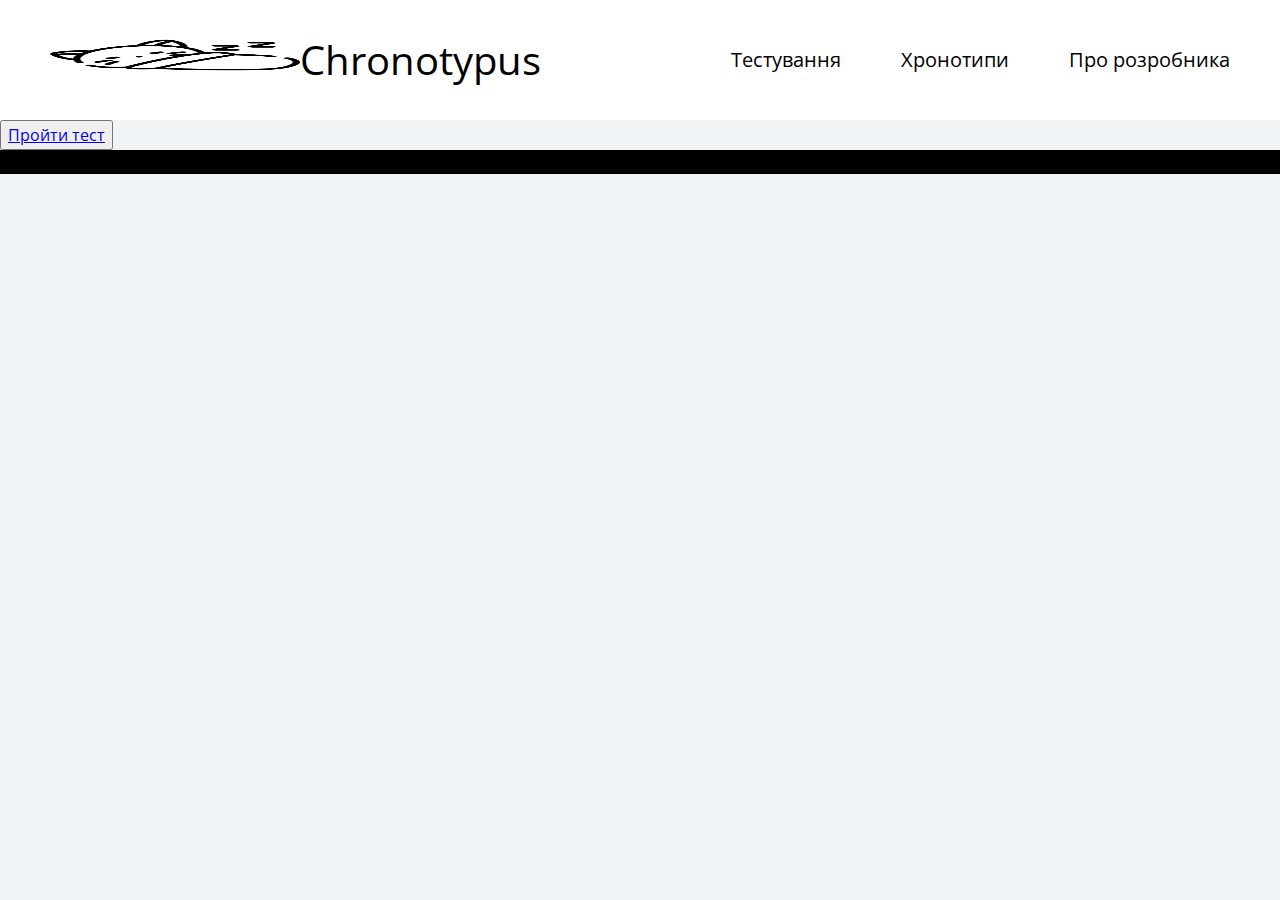
==== index.html @ 41ed9ad4 "Add all my files" ====
<!doctype html>
<html lang="ua">
<head>
    <meta charset="UTF-8">
    <meta name="viewport"
          content="width=device-width, user-scalable=no, initial-scale=1.0, maximum-scale=1.0, minimum-scale=1.0">
    <meta http-equiv="X-UA-Compatible" content="ie=edge">
    <title>Головна</title>
    <link rel="preconnect" href="https://fonts.googleapis.com">
    <link rel="preconnect" href="https://fonts.gstatic.com" crossorigin>
    <link href="https://fonts.googleapis.com/css2?family=Open+Sans:wght@300;400;700&display=swap" rel="stylesheet">
    <link rel="stylesheet" href="css/style.css">
</head>
<body>
    <header class="header">
        <div class="container header-container">
            <a href="index.html" class="logo_link"><img src="img/kitty.png" alt="logo" class="logo">Chronotypus</a>
            <ul class="main-menu">
                <li class="main-menu_item"><a href="pages/test.html" class="main-menu_link">Тестування</a></li>
                <li class="main-menu_item"><a href="pages/chronotype.html" class="main-menu_link">Хронотипи</a></li>
                <li class="main-menu_item"><a href="pages/about.html" class="main-menu_link">Про розробника</a></li>
            </ul>
        </div>
    </header>
<main>
    <button class="button"><a href="pages/test.html">Пройти тест</a></button>
</main>
<footer class="footer">
    <div>
        <p>Disclaimer^ks s isdonjs sknsknfdsku ksdkbs kskdf knks k los ofn sn nslvn lsnilsndn sl l iusi il nii</p>
    </div>
</footer>
</body>
</html>
---- css/style.css ----
*,
*::before,
*::after {
  box-sizing: border-box;
}

ul[class],
ol[class] {
  padding: 0;
}

body,
h1,
h2,
h3,
h4,
p,
ul[class],
ol[class],
li,
figure,
figcaption,
blockquote,
dl,
dd {
  margin: 0;
}

body {
  min-height: 100vh;
  scroll-behavior: smooth;
  text-rendering: optimizeSpeed;
  line-height: 1.5;
  background-color: #f1f4f7;
}

ul[class],
ol[class] {
  list-style: none;
}

a:not([class]) {
  text-decoration-skip-ink: auto;
}

img {
  max-width: 100%;
  display: block;
}

article > * + * {
  margin-top: 1em;
}

input,
button,
textarea,
select {
  font: inherit;
}

@media (prefers-reduced-motion: reduce) {
  * {
    animation-duration: 0.01ms !important;
    animation-iteration-count: 1 !important;
    transition-duration: 0.01ms !important;
    scroll-behavior: auto !important;
  }
}

*{
  font-family: 'Open Sans', sans-serif;
  font-weight: normal;
}

.header{
  padding-top: 20px;
  padding-bottom: 20px;
  background-color: #fff;
}

.container{
  max-width: 1200px;
  margin: 0 auto;
}

.header-container{
  display: flex;
  justify-content: space-between;
  align-items: center;

}

.main-menu{
  display: flex;
  align-items: center;
}

.logo{
  width: 250px;
  height: 50px;
}

.main-menu_link{
  text-decoration: none;
  color: black;
  font-size: 20px;
  padding: 10px;
}
.logo_link{
  text-decoration: none;
  color: black;
  font-size: 40px;
  padding: 10px;
  display: flex;
}

.main-menu_item:not(:last-child){
  margin-right: 40px;
}

.main-menu_link:hover{
  transition: all 500ms ease;
  background-color: #dddddd;
}

.answer {
  display: inline-block;
  margin-right: 10px;
}
.test-item {
  border: 1px solid #e3e3e3;
  border-radius: 4px;
  max-width: 1200px;
  margin: 0 auto 10px;
  padding: 15px 20px;
  background-color: #fff;
}

.test-item label {
	display: inline-block;
	cursor: pointer;
	padding: 0 15px;
	line-height: 34px;
	border: 1px solid #999;
	border-radius: 6px;
	user-select: none;
    vertical-align:top;
  font-size: 17px;
  background-color: #fafafa;

}

.test-item label:hover {
  background-color: #eff1f3;
}

.question{
  font-size: 24px;
  max-width: 1200px;
  margin: 0 auto;
}
.footer{
  width: 100%;
  height: auto;
  background-color: black;
}


.label:focus-within{
  border-color: #0091ea;
  color: blueviolet;
}
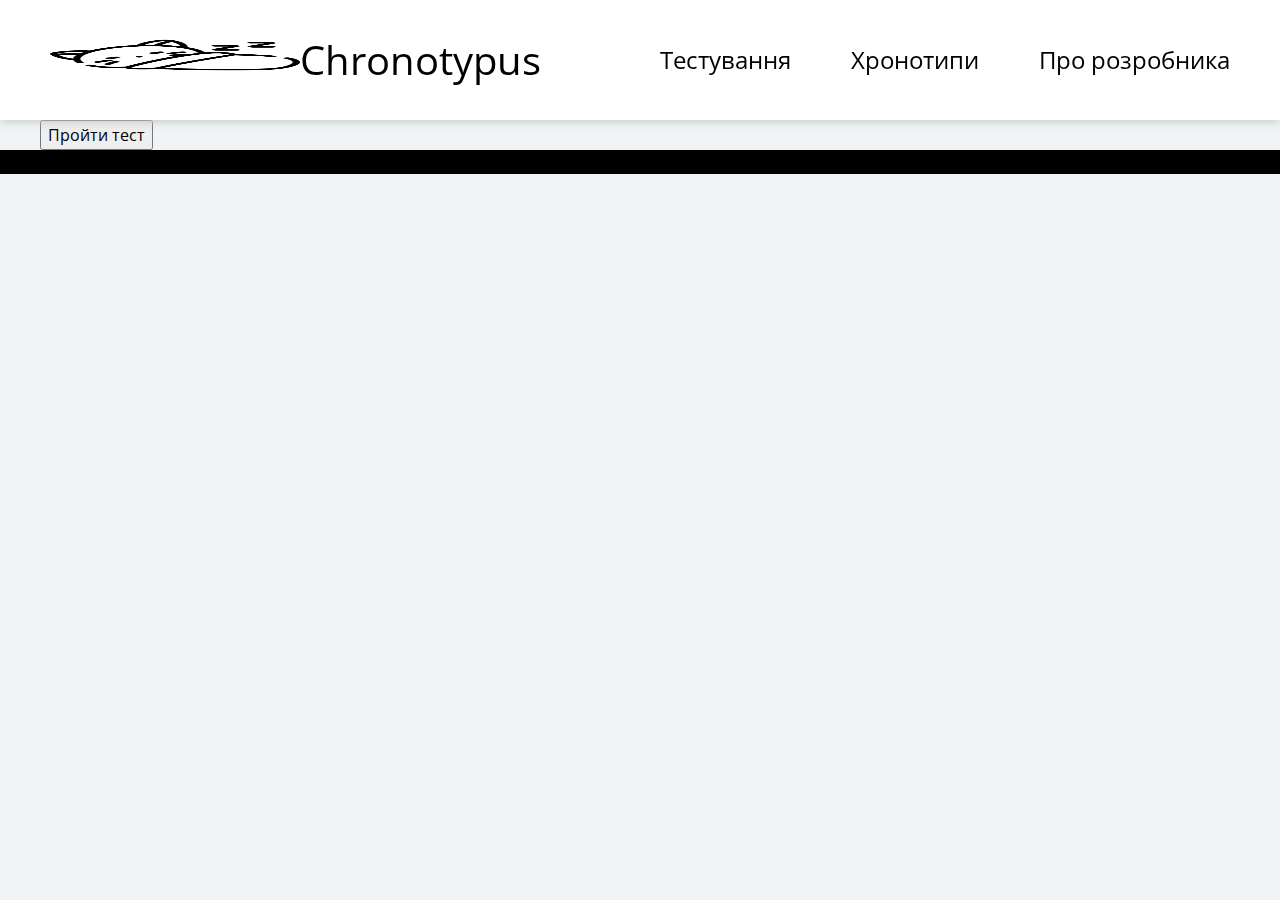
==== commit b85e426a: "edit header and test" ====
--- a/index.html
+++ b/index.html
@@ -22,8 +22,8 @@
             </ul>
         </div>
     </header>
-<main>
-    <button class="button"><a href="pages/test.html">Пройти тест</a></button>
+<main class="main">
+    <div class="container header-container"><a href="pages/test.html"><button class="button">Пройти тест</button></a></div>
 </main>
 <footer class="footer">
     <div>
--- a/css/style.css
+++ b/css/style.css
@@ -77,8 +77,13 @@
   padding-top: 20px;
   padding-bottom: 20px;
   background-color: #fff;
-}
-
+  position: fixed;
+  width: 100%;
+  box-shadow: 0 1px 10px 0 #BDC4BC;
+}
+.main{
+  padding-top: 120px;
+}
 .container{
   max-width: 1200px;
   margin: 0 auto;
@@ -94,6 +99,7 @@
 .main-menu{
   display: flex;
   align-items: center;
+  height: 100%;
 }
 
 .logo{
@@ -104,8 +110,10 @@
 .main-menu_link{
   text-decoration: none;
   color: black;
-  font-size: 20px;
+  font-size: 24px;
   padding: 10px;
+height: 100%;
+
 }
 .logo_link{
   text-decoration: none;
@@ -122,6 +130,8 @@
 .main-menu_link:hover{
   transition: all 500ms ease;
   background-color: #dddddd;
+  height: 100%;
+
 }
 
 .answer {
@@ -135,19 +145,25 @@
   margin: 0 auto 10px;
   padding: 15px 20px;
   background-color: #fff;
+  box-shadow: 0 1px 10px 0 #BDC4BC;
+  display: flex;
+  flex-direction: column;
+  align-items: center;
 }
 
 .test-item label {
-	display: inline-block;
-	cursor: pointer;
-	padding: 0 15px;
-	line-height: 34px;
-	border: 1px solid #999;
-	border-radius: 6px;
-	user-select: none;
-    vertical-align:top;
-  font-size: 17px;
+  display: inline-block;
+  cursor: pointer;
+  padding: 16px 8px 16px 48px;
+  margin: 0 0 16px;
+  line-height: 34px;
+  border: 2px solid #999;
+  border-radius: 6px;
+  user-select: none;
+  vertical-align:top;
+  font-size: 19px;
   background-color: #fafafa;
+  width: 50%;
 
 }
 
@@ -155,20 +171,45 @@
   background-color: #eff1f3;
 }
 
+label:focus-within{
+  border-color: #0091ea;
+  color: #0091ea;
+  font-weight: bolder;
+}
 .question{
   font-size: 24px;
-  max-width: 1200px;
-  margin: 0 auto;
-}
+  max-width: 1000px;
+  margin: 20px auto;
+  text-align: justify;
+  padding-left: 10%;
+  padding-right: 10%;
+  padding-bottom: 10px;
+}
+
+a {
+    text-decoration: none;
+}
+
+.button .test-btn{
+  background-color: #88619a;
+  border: none;
+  font-size: 20px;
+  color: #fff;
+  border-radius: 9999px;
+  display: flex;
+  align-items: center;
+  padding: 20px 50px;
+  justify-content: space-between;
+  position: relative;
+}
+.button:hover{
+  background-color: #735283;
+}
+
 .footer{
   width: 100%;
   height: auto;
   background-color: black;
-}
-
-
-.label:focus-within{
-  border-color: #0091ea;
-  color: blueviolet;
-}
-
+  border-top: #0091ea;
+}
+
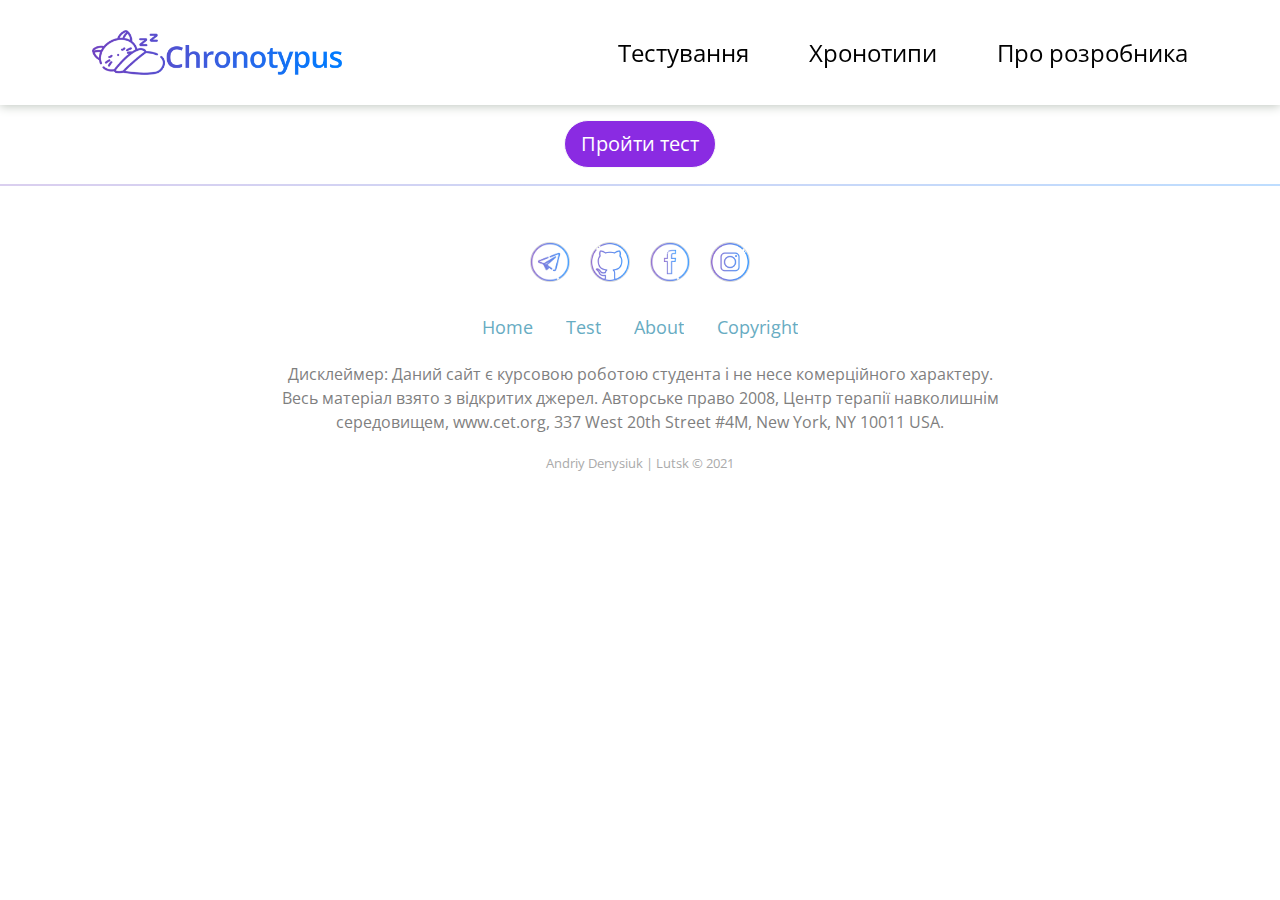
==== commit 5690c17c: "add footer" ====
--- a/index.html
+++ b/index.html
@@ -10,11 +10,17 @@
     <link rel="preconnect" href="https://fonts.gstatic.com" crossorigin>
     <link href="https://fonts.googleapis.com/css2?family=Open+Sans:wght@300;400;700&display=swap" rel="stylesheet">
     <link rel="stylesheet" href="css/style.css">
+    <!-- CSS only -->
+    <link href="https://cdn.jsdelivr.net/npm/bootstrap@5.1.3/dist/css/bootstrap.min.css" rel="stylesheet" integrity="sha384-1BmE4kWBq78iYhFldvKuhfTAU6auU8tT94WrHftjDbrCEXSU1oBoqyl2QvZ6jIW3" crossorigin="anonymous">
+    <link rel="stylesheet" href="css/bootstrap.min.css">
+    <link rel="stylesheet" href="css/ionicons.min.css">
+    <link rel="stylesheet" href="css/Footer-Basic.css">
+    <link rel="shortcut icon" href="img/favicon.png" type="image/x-icon">
 </head>
 <body>
     <header class="header">
         <div class="container header-container">
-            <a href="index.html" class="logo_link"><img src="img/kitty.png" alt="logo" class="logo">Chronotypus</a>
+            <a href="index.html" class="logo_link"><img src="img/kitty3.png" alt="logo" class="logo"></a>
             <ul class="main-menu">
                 <li class="main-menu_item"><a href="pages/test.html" class="main-menu_link">Тестування</a></li>
                 <li class="main-menu_item"><a href="pages/chronotype.html" class="main-menu_link">Хронотипи</a></li>
@@ -23,12 +29,32 @@
         </div>
     </header>
 <main class="main">
-    <div class="container header-container"><a href="pages/test.html"><button class="button">Пройти тест</button></a></div>
+    <div class="container">
+            <div class="row">
+                <div class="col text-center">
+                <input type="button" value="Пройти тест" class="btn btn-lg rounded-pill btn-light" style="background-color: blueviolet; color: white"><a href="pages/test.html"></a>
+            </div>
+                </div>
+        </div>
 </main>
-<footer class="footer">
-    <div>
-        <p>Disclaimer^ks s isdonjs sknsknfdsku ksdkbs kskdf knks k los ofn sn nslvn lsnilsndn sl l iusi il nii</p>
-    </div>
-</footer>
+
+<hr size="4px">
+<footer class="footer-basic">
+        <div class="social">
+            <a href="https://t.me/Some_Andrew" target="_blank"><img src="img/telegram1.png" alt="social"></a>
+            <a href="https://github.com/AndriyDnsk" target="_blank"><img src="img/github1.png" alt="social"></a>
+            <a href="https://www.facebook.com/profile.php?id=100015473533966" target="_blank"><img src="img/facebook1.png" alt="social"></a>
+            <a href="https://www.instagram.com/denisyuk_and82/" target="_blank"><img src="img/instagram.png" alt="social"></a></div>
+        <ul class="list-inline">
+            <li class="list-inline-item"><a href="index.html">Home</a></li>
+            <li class="list-inline-item"><a href="pages/test.html">Test</a></li>
+            <li class="list-inline-item"><a href="pages/about.html">About</a></li>
+            <li class="list-inline-item"><a href="https://cet.org/">Copyright</a></li>
+        </ul>
+        <p class="disclaimer">Дисклеймер: Даний сайт є курсовою роботою студента і не несе комерційного
+            характеру. Весь матеріал взято з відкритих джерел. Авторське право 2008, Центр терапії
+            навколишнім середовищем, www.cet.org, 337 West 20th Street #4M, New York, NY 10011 USA.</p>
+        <p class="copyright">Andriy Denysiuk | Lutsk © 2021</p>
+    </footer>
 </body>
 </html>--- a/css/style.css
+++ b/css/style.css
@@ -100,21 +100,24 @@
   display: flex;
   align-items: center;
   height: 100%;
+
 }
 
 .logo{
   width: 250px;
-  height: 50px;
+  height: 45px;
 }
 
 .main-menu_link{
   text-decoration: none;
   color: black;
   font-size: 24px;
-  padding: 10px;
-height: 100%;
-
-}
+  padding: 50px 10px 34px 10px;
+  height: 100%;
+
+
+}
+
 .logo_link{
   text-decoration: none;
   color: black;
@@ -129,7 +132,7 @@
 
 .main-menu_link:hover{
   transition: all 500ms ease;
-  background-color: #dddddd;
+  background-color: #f3f3f3;
   height: 100%;
 
 }
@@ -176,6 +179,7 @@
   color: #0091ea;
   font-weight: bolder;
 }
+
 .question{
   font-size: 24px;
   max-width: 1000px;
@@ -202,14 +206,24 @@
   justify-content: space-between;
   position: relative;
 }
+
 .button:hover{
   background-color: #735283;
 }
 
-.footer{
-  width: 100%;
-  height: auto;
-  background-color: black;
-  border-top: #0091ea;
-}
-
+hr {
+  background: linear-gradient(to right, #6f42c1, #007bff);
+}
+
+.disclaimer{
+  font-size: 16px;
+  color: #7f7f7f;
+  text-align: center;
+  margin: 20px;
+  padding-left: 20%;
+  padding-right: 20%;
+}
+
+.list-inline-item{
+  color: #4298b4;
+}
--- a/css/Footer-Basic.css
+++ b/css/Footer-Basic.css
@@ -0,0 +1,60 @@
+.footer-basic {
+  padding: 40px 0;
+  background-color: #ffffff;
+  color: #4b4c4d;
+}
+
+.footer-basic ul {
+  padding: 0;
+  list-style: none;
+  text-align: center;
+  font-size: 18px;
+  line-height: 1.6;
+  margin-bottom: 0;
+}
+
+.footer-basic li {
+  padding: 0 10px;
+}
+
+.footer-basic ul a {
+  color: inherit;
+  text-decoration: none;
+  opacity: 0.8;
+}
+
+.footer-basic ul a:hover {
+  opacity: 1;
+}
+
+.footer-basic .social {
+  text-align: center;
+  padding-bottom: 25px;
+}
+
+.footer-basic .social > a {
+  font-size: 24px;
+  width: 40px;
+  height: 40px;
+  line-height: 40px;
+  display: inline-block;
+  text-align: center;
+  border-radius: 50%;
+  border: 1px solid #ccc;
+  margin: 0 8px;
+  color: inherit;
+  opacity: 0.75;
+}
+
+.footer-basic .social > a:hover {
+  opacity: 0.9;
+}
+
+.footer-basic .copyright {
+  margin-top: 15px;
+  text-align: center;
+  font-size: 13px;
+  color: #aaa;
+  margin-bottom: 0;
+}
+
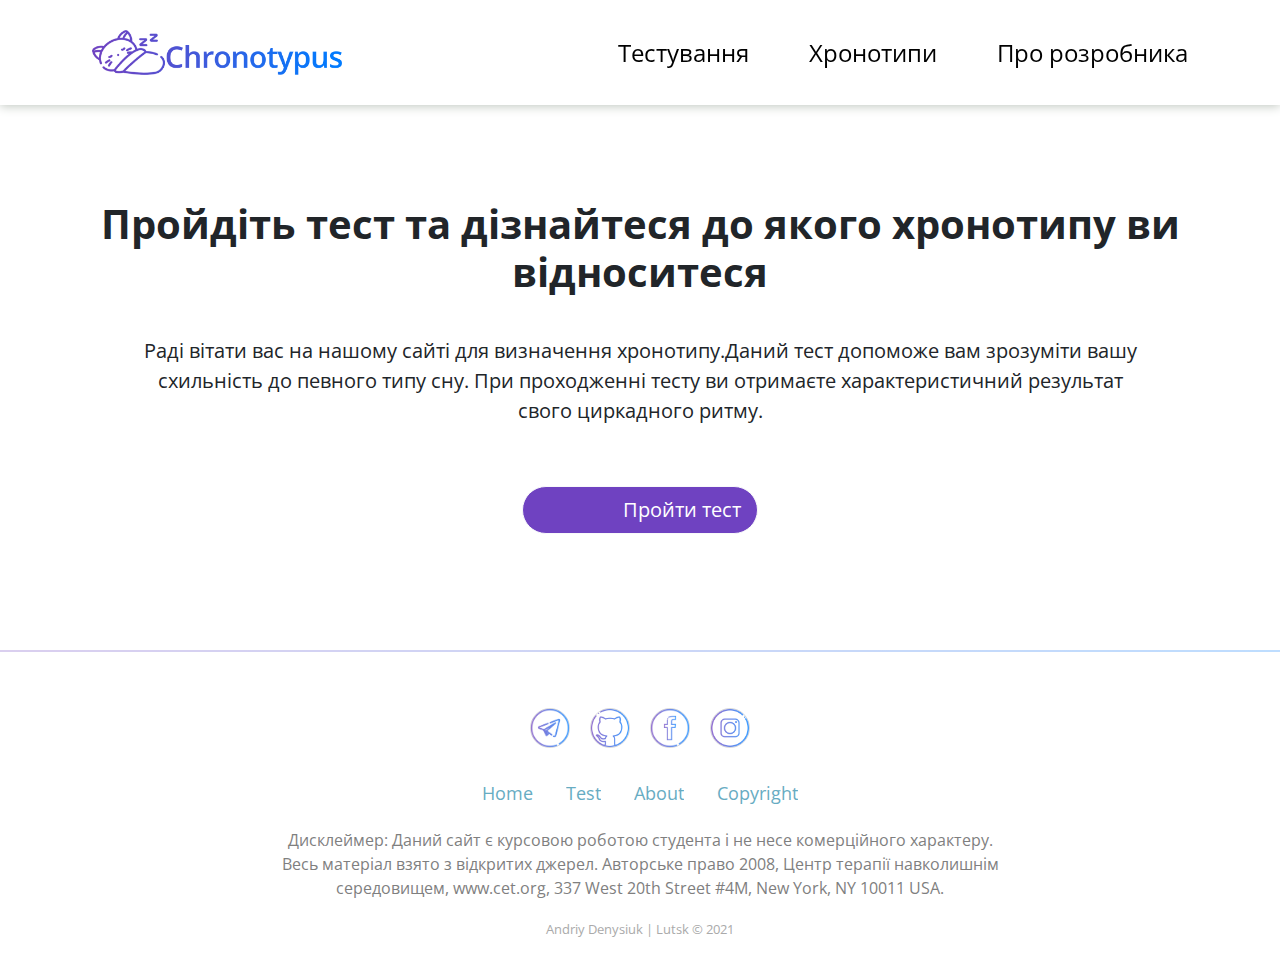
==== commit a6bd379c: "add some text" ====
--- a/index.html
+++ b/index.html
@@ -5,7 +5,7 @@
     <meta name="viewport"
           content="width=device-width, user-scalable=no, initial-scale=1.0, maximum-scale=1.0, minimum-scale=1.0">
     <meta http-equiv="X-UA-Compatible" content="ie=edge">
-    <title>Головна</title>
+    <title>Головна | Chronotypus</title>
     <link rel="preconnect" href="https://fonts.googleapis.com">
     <link rel="preconnect" href="https://fonts.gstatic.com" crossorigin>
     <link href="https://fonts.googleapis.com/css2?family=Open+Sans:wght@300;400;700&display=swap" rel="stylesheet">
@@ -29,11 +29,18 @@
         </div>
     </header>
 <main class="main">
+
+    <h1 class="title">Пройдіть тест та дізнайтеся до якого хронотипу ви відноситеся</h1>
+    <p class="paragraph">Раді вітати вас на нашому сайті для визначення хронотипу.Даний тест допоможе вам зрозуміти вашу
+        схильність до певного типу сну. При проходженні тесту ви отримаєте характеристичний результат свого циркадного ритму.
+    </p>
     <div class="container">
             <div class="row">
-                <div class="col text-center">
-                <input type="button" value="Пройти тест" class="btn btn-lg rounded-pill btn-light" style="background-color: blueviolet; color: white"><a href="pages/test.html"></a>
-            </div>
+                <div class="col text-center ">
+                    <form action="pages/test.html" target="_blank" class=button">
+                <a href="pages/test.html"><input src="pages/test.html" type="button" value="Пройти тест" class="btn btn-lg rounded-pill btn-light test-btn" style="background-color: #6f42c1; color: white; margin-bottom: 100px; padding-left: 100px;"></a>
+                    </form>
+                </div>
                 </div>
         </div>
 </main>
--- a/css/style.css
+++ b/css/style.css
@@ -82,25 +82,24 @@
   box-shadow: 0 1px 10px 0 #BDC4BC;
 }
 .main{
-  padding-top: 120px;
+  padding-top: 180px;
 }
 .container{
   max-width: 1200px;
   margin: 0 auto;
+  text-decoration: none;
 }
 
 .header-container{
   display: flex;
   justify-content: space-between;
   align-items: center;
-
 }
 
 .main-menu{
   display: flex;
   align-items: center;
   height: 100%;
-
 }
 
 .logo{
@@ -114,8 +113,6 @@
   font-size: 24px;
   padding: 50px 10px 34px 10px;
   height: 100%;
-
-
 }
 
 .logo_link{
@@ -190,26 +187,39 @@
   padding-bottom: 10px;
 }
 
+.title {
+  text-align: center;
+  font-size: 40px;
+  font-weight: bolder;
+  margin: 20px 0 40px;
+}
+
+.paragraph {
+  font-size: 20px;
+  max-width: 1000px;
+  margin: 20px auto;
+  text-align: center;
+
+  padding-bottom: 40px;
+}
 a {
     text-decoration: none;
 }
 
 .button .test-btn{
-  background-color: #88619a;
+  background-color: #6f42c1;
   border: none;
   font-size: 20px;
   color: #fff;
   border-radius: 9999px;
   display: flex;
-  align-items: center;
   padding: 20px 50px;
-  justify-content: space-between;
+  justify-content: center;
   position: relative;
-}
-
-.button:hover{
-  background-color: #735283;
-}
+  text-align: center;
+  text-decoration: none;
+}
+
 
 hr {
   background: linear-gradient(to right, #6f42c1, #007bff);
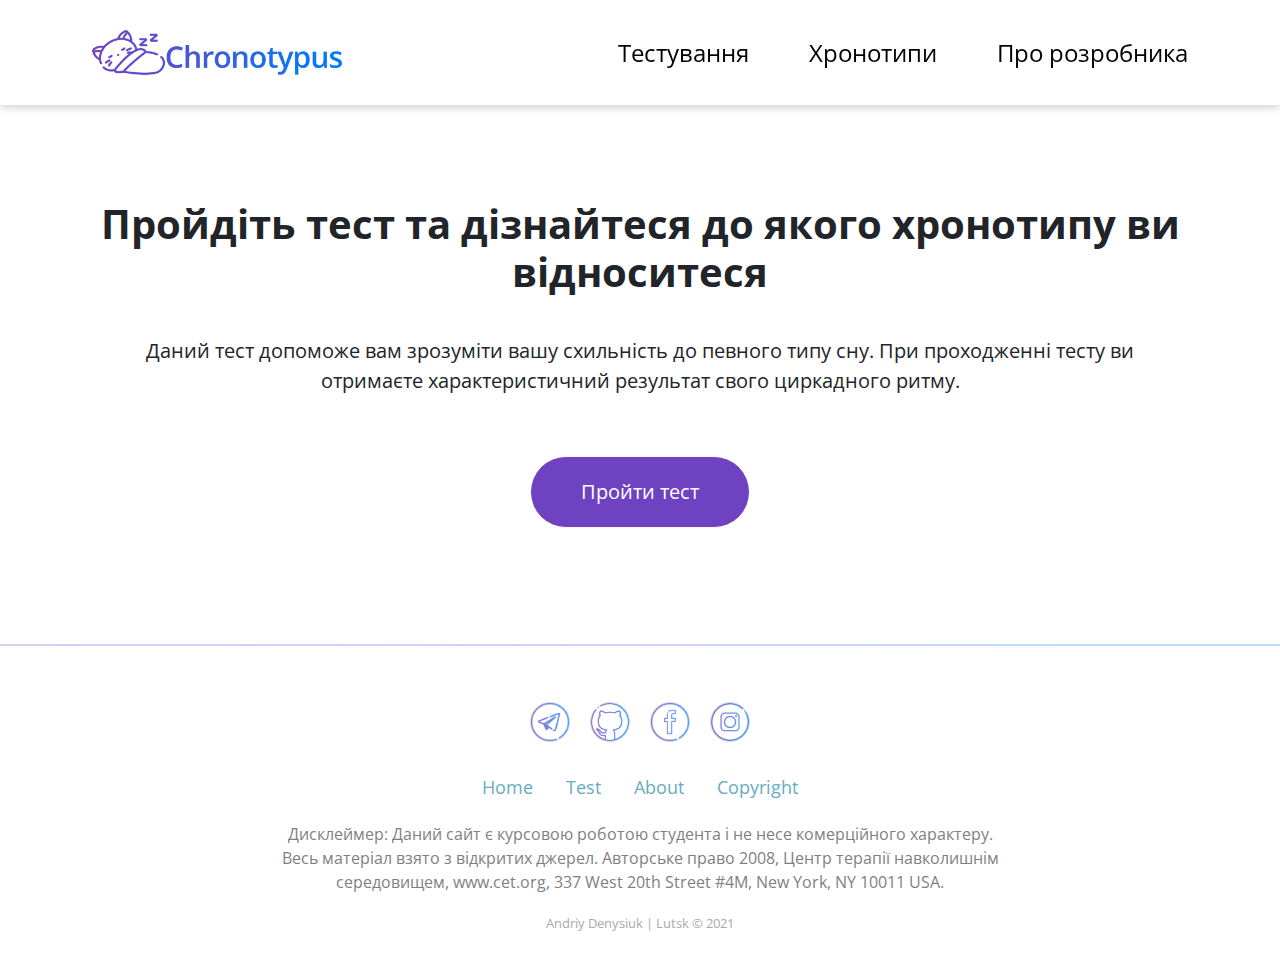
==== commit 3c1a8e98: "some patches" ====
--- a/index.html
+++ b/index.html
@@ -31,14 +31,17 @@
 <main class="main">
 
     <h1 class="title">Пройдіть тест та дізнайтеся до якого хронотипу ви відноситеся</h1>
-    <p class="paragraph">Раді вітати вас на нашому сайті для визначення хронотипу.Даний тест допоможе вам зрозуміти вашу
-        схильність до певного типу сну. При проходженні тесту ви отримаєте характеристичний результат свого циркадного ритму.
+    <p class="paragraph">Даний тест допоможе вам зрозуміти вашу схильність до певного типу сну.
+        При проходженні тесту ви отримаєте характеристичний результат свого циркадного ритму.
     </p>
     <div class="container">
             <div class="row">
                 <div class="col text-center ">
                     <form action="pages/test.html" target="_blank" class=button">
-                <a href="pages/test.html"><input src="pages/test.html" type="button" value="Пройти тест" class="btn btn-lg rounded-pill btn-light test-btn" style="background-color: #6f42c1; color: white; margin-bottom: 100px; padding-left: 100px;"></a>
+                <a href="pages/test.html"><input src="pages/test.html" type="button" value="Пройти тест"
+                                                 class="btn btn-lg rounded-pill btn-light test-btn"
+                                                 style="background-color: #6f42c1; color: white; margin-bottom:
+                                                 100px; padding: 20px 50px;"></a>
                     </form>
                 </div>
                 </div>
--- a/css/style.css
+++ b/css/style.css
@@ -212,7 +212,7 @@
   font-size: 20px;
   color: #fff;
   border-radius: 9999px;
-  display: flex;
+
   padding: 20px 50px;
   justify-content: center;
   position: relative;
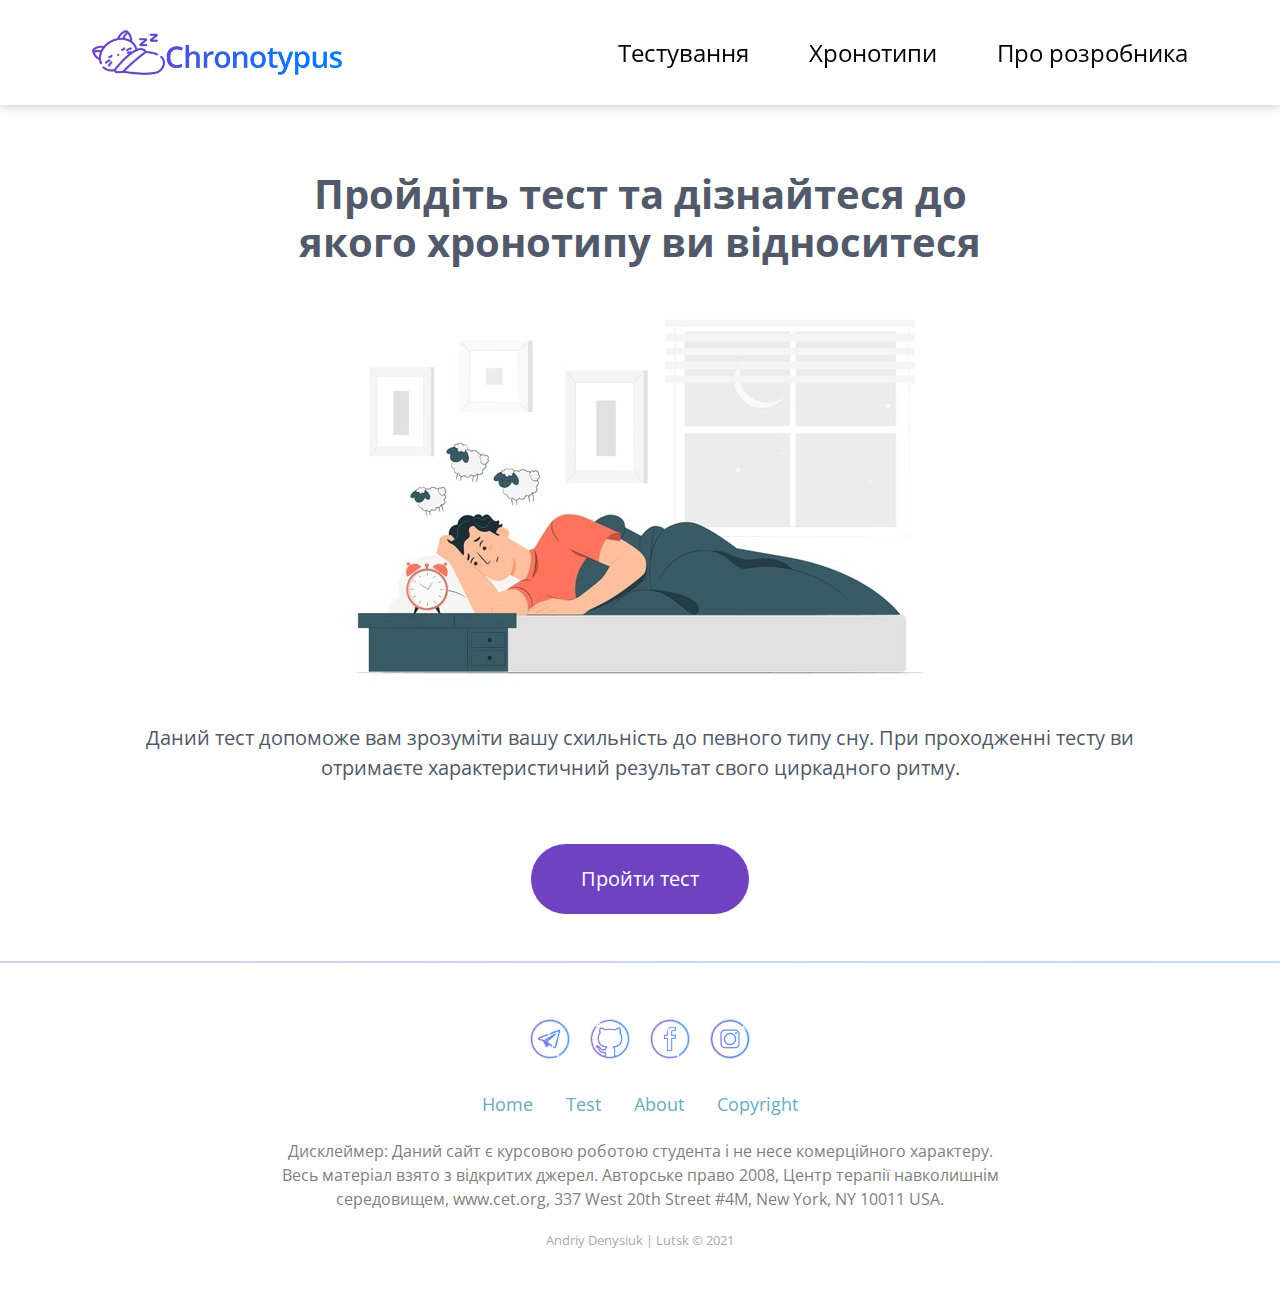
==== commit c1fb2971: "filling content and corect color" ====
--- a/index.html
+++ b/index.html
@@ -30,10 +30,12 @@
     </header>
 <main class="main">
 
-    <h1 class="title">Пройдіть тест та дізнайтеся до якого хронотипу ви відноситеся</h1>
+    <h1 class="title main-title">Пройдіть тест та дізнайтеся до<br> якого хронотипу ви відноситеся</h1>
+    <img src="img/sleep2.jpg" alt="centralimg" style="margin: 0 auto">
     <p class="paragraph">Даний тест допоможе вам зрозуміти вашу схильність до певного типу сну.
         При проходженні тесту ви отримаєте характеристичний результат свого циркадного ритму.
     </p>
+
     <div class="container">
             <div class="row">
                 <div class="col text-center ">
@@ -41,7 +43,7 @@
                 <a href="pages/test.html"><input src="pages/test.html" type="button" value="Пройти тест"
                                                  class="btn btn-lg rounded-pill btn-light test-btn"
                                                  style="background-color: #6f42c1; color: white; margin-bottom:
-                                                 100px; padding: 20px 50px;"></a>
+                                                 30px; padding: 20px 50px;"></a>
                     </form>
                 </div>
                 </div>
--- a/css/style.css
+++ b/css/style.css
@@ -71,6 +71,7 @@
 *{
   font-family: 'Open Sans', sans-serif;
   font-weight: normal;
+  color: #51596a;
 }
 
 .header{
@@ -82,7 +83,7 @@
   box-shadow: 0 1px 10px 0 #BDC4BC;
 }
 .main{
-  padding-top: 180px;
+  padding-top: 150px;
 }
 .container{
   max-width: 1200px;
@@ -177,6 +178,9 @@
   font-weight: bolder;
 }
 
+.btn:hover{
+  background-color: blueviolet;
+}
 .question{
   font-size: 24px;
   max-width: 1000px;
@@ -188,10 +192,12 @@
 }
 
 .title {
-  text-align: center;
   font-size: 40px;
   font-weight: bolder;
-  margin: 20px 0 40px;
+  margin: 20px 0 20px;
+}
+.main-title{
+  text-align: center;
 }
 
 .paragraph {
@@ -212,7 +218,6 @@
   font-size: 20px;
   color: #fff;
   border-radius: 9999px;
-
   padding: 20px 50px;
   justify-content: center;
   position: relative;
@@ -237,3 +242,14 @@
 .list-inline-item{
   color: #4298b4;
 }
+
+.listed-content{
+  position: relative;
+
+}
+
+.image{
+  position: absolute;
+  right: 0;
+
+}
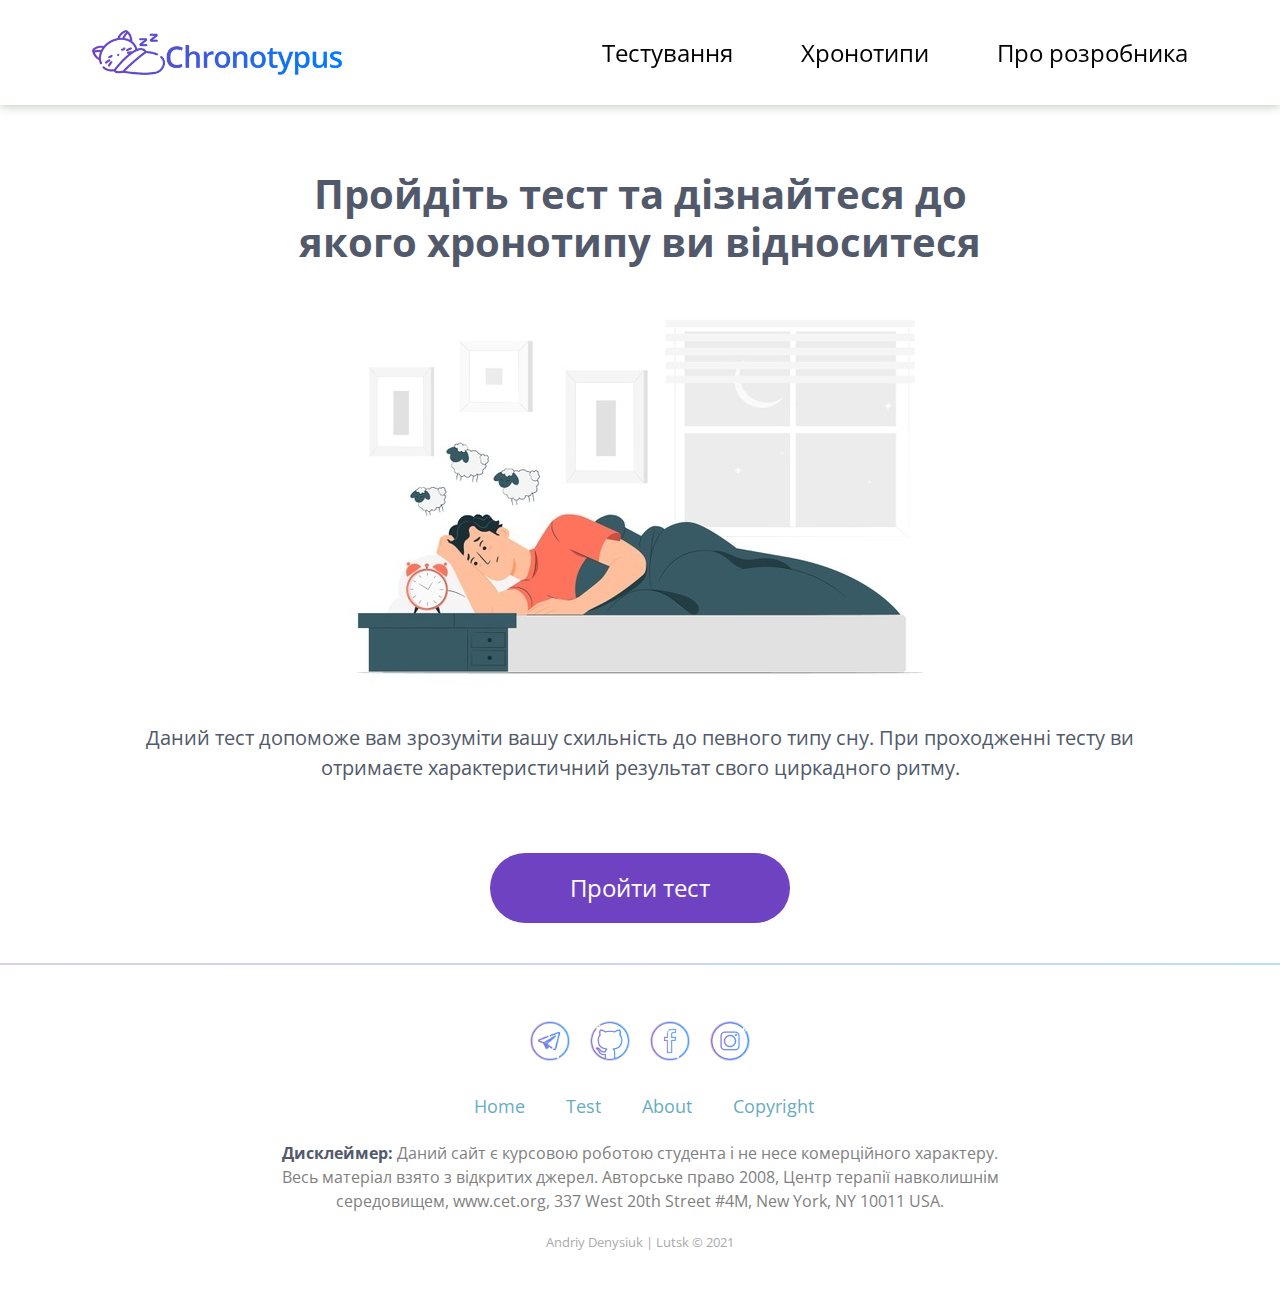
==== commit 00d637ea: "Prefinal assembling" ====
--- a/index.html
+++ b/index.html
@@ -28,26 +28,14 @@
             </ul>
         </div>
     </header>
-<main class="main">
+<main class="main container">
 
     <h1 class="title main-title">Пройдіть тест та дізнайтеся до<br> якого хронотипу ви відноситеся</h1>
-    <img src="img/sleep2.jpg" alt="centralimg" style="margin: 0 auto">
+    <img src="img/sleep2.jpg" alt="central-img" style="margin: 0 auto">
     <p class="paragraph">Даний тест допоможе вам зрозуміти вашу схильність до певного типу сну.
         При проходженні тесту ви отримаєте характеристичний результат свого циркадного ритму.
     </p>
-
-    <div class="container">
-            <div class="row">
-                <div class="col text-center ">
-                    <form action="pages/test.html" target="_blank" class=button">
-                <a href="pages/test.html"><input src="pages/test.html" type="button" value="Пройти тест"
-                                                 class="btn btn-lg rounded-pill btn-light test-btn"
-                                                 style="background-color: #6f42c1; color: white; margin-bottom:
-                                                 30px; padding: 20px 50px;"></a>
-                    </form>
-                </div>
-                </div>
-        </div>
+<a href="pages/test.html" class='more'>Пройти тест</a>
 </main>
 
 <hr size="4px">
@@ -63,7 +51,7 @@
             <li class="list-inline-item"><a href="pages/about.html">About</a></li>
             <li class="list-inline-item"><a href="https://cet.org/">Copyright</a></li>
         </ul>
-        <p class="disclaimer">Дисклеймер: Даний сайт є курсовою роботою студента і не несе комерційного
+    <p class="disclaimer"><b>Дисклеймер:</b> Даний сайт є курсовою роботою студента і не несе комерційного
             характеру. Весь матеріал взято з відкритих джерел. Авторське право 2008, Центр терапії
             навколишнім середовищем, www.cet.org, 337 West 20th Street #4M, New York, NY 10011 USA.</p>
         <p class="copyright">Andriy Denysiuk | Lutsk © 2021</p>
--- a/css/style.css
+++ b/css/style.css
@@ -71,7 +71,7 @@
 *{
   font-family: 'Open Sans', sans-serif;
   font-weight: normal;
-  color: #51596a;
+  color: #51596a
 }
 
 .header{
@@ -81,6 +81,7 @@
   position: fixed;
   width: 100%;
   box-shadow: 0 1px 10px 0 #BDC4BC;
+  z-index: 10;
 }
 .main{
   padding-top: 150px;
@@ -178,9 +179,6 @@
   font-weight: bolder;
 }
 
-.btn:hover{
-  background-color: blueviolet;
-}
 .question{
   font-size: 24px;
   max-width: 1000px;
@@ -205,7 +203,6 @@
   max-width: 1000px;
   margin: 20px auto;
   text-align: center;
-
   padding-bottom: 40px;
 }
 a {
@@ -251,5 +248,97 @@
 .image{
   position: absolute;
   right: 0;
-
-}
+}
+
+.description {
+  font-size: 23px;
+  margin: 20px auto;
+  text-align: left;
+  padding-bottom: 40px;
+  line-height: 2;
+}
+.vl {
+  font-size: 21px;
+  border-left: 3px solid #4298B4;
+  height: 100%;
+  margin-right: 50px;
+  line-height: 1.5;
+  padding: 0 0 0 30px;
+}
+li{
+  margin-left: 8px;
+}
+
+.items{
+  display: flex;
+  justify-content: space-between;
+  margin-bottom: 50px;
+}
+
+.item{
+  display: flex;
+  flex-direction: column ;
+  align-items: center;
+  text-decoration: none;
+  border: 3px solid #4298B4;
+  border-radius: 5px;
+  box-shadow: 0 1px 10px 0 #BDC4BC;
+}
+.item-title {
+  font-size: 40px;
+  font-weight: bolder;
+  margin: 20px 0 20px;
+  text-align: center;
+  padding-bottom: 20px;
+}
+.item-img{
+  width: 300px;
+  height: 300px;
+}
+.item-text{
+  color: #51596a;
+  font-size: 30px;
+  font-weight: bold;
+}
+
+.item:hover{
+  transform: scale(1.05);
+  transition: all ease-in-out 0.6s;
+  background-color: #f3f3f3;
+}
+
+.more{
+  text-decoration: none;
+  display: flex;
+  align-items: center;
+  justify-content: center;
+  width: 300px;
+  height: 70px;
+  background-color: #6f42c1;
+  border-radius: 9999px;
+  color: #fff;
+  margin: 0 auto;
+  font-size: 24px;
+  margin-bottom: 40px;
+  margin-top: 30px;
+}
+.more:hover{
+  color: #fff;
+  background-color: #554094;
+}
+.back{
+  display: flex;
+  align-items: center;
+  justify-content: center;
+  margin: 0 auto;
+  border: none;
+  background: transparent;
+  font-size: 20px;
+  margin-bottom: 40px;
+  color: #4298B4;
+ }
+
+.back:hover{
+  color: #554094;
+
+}